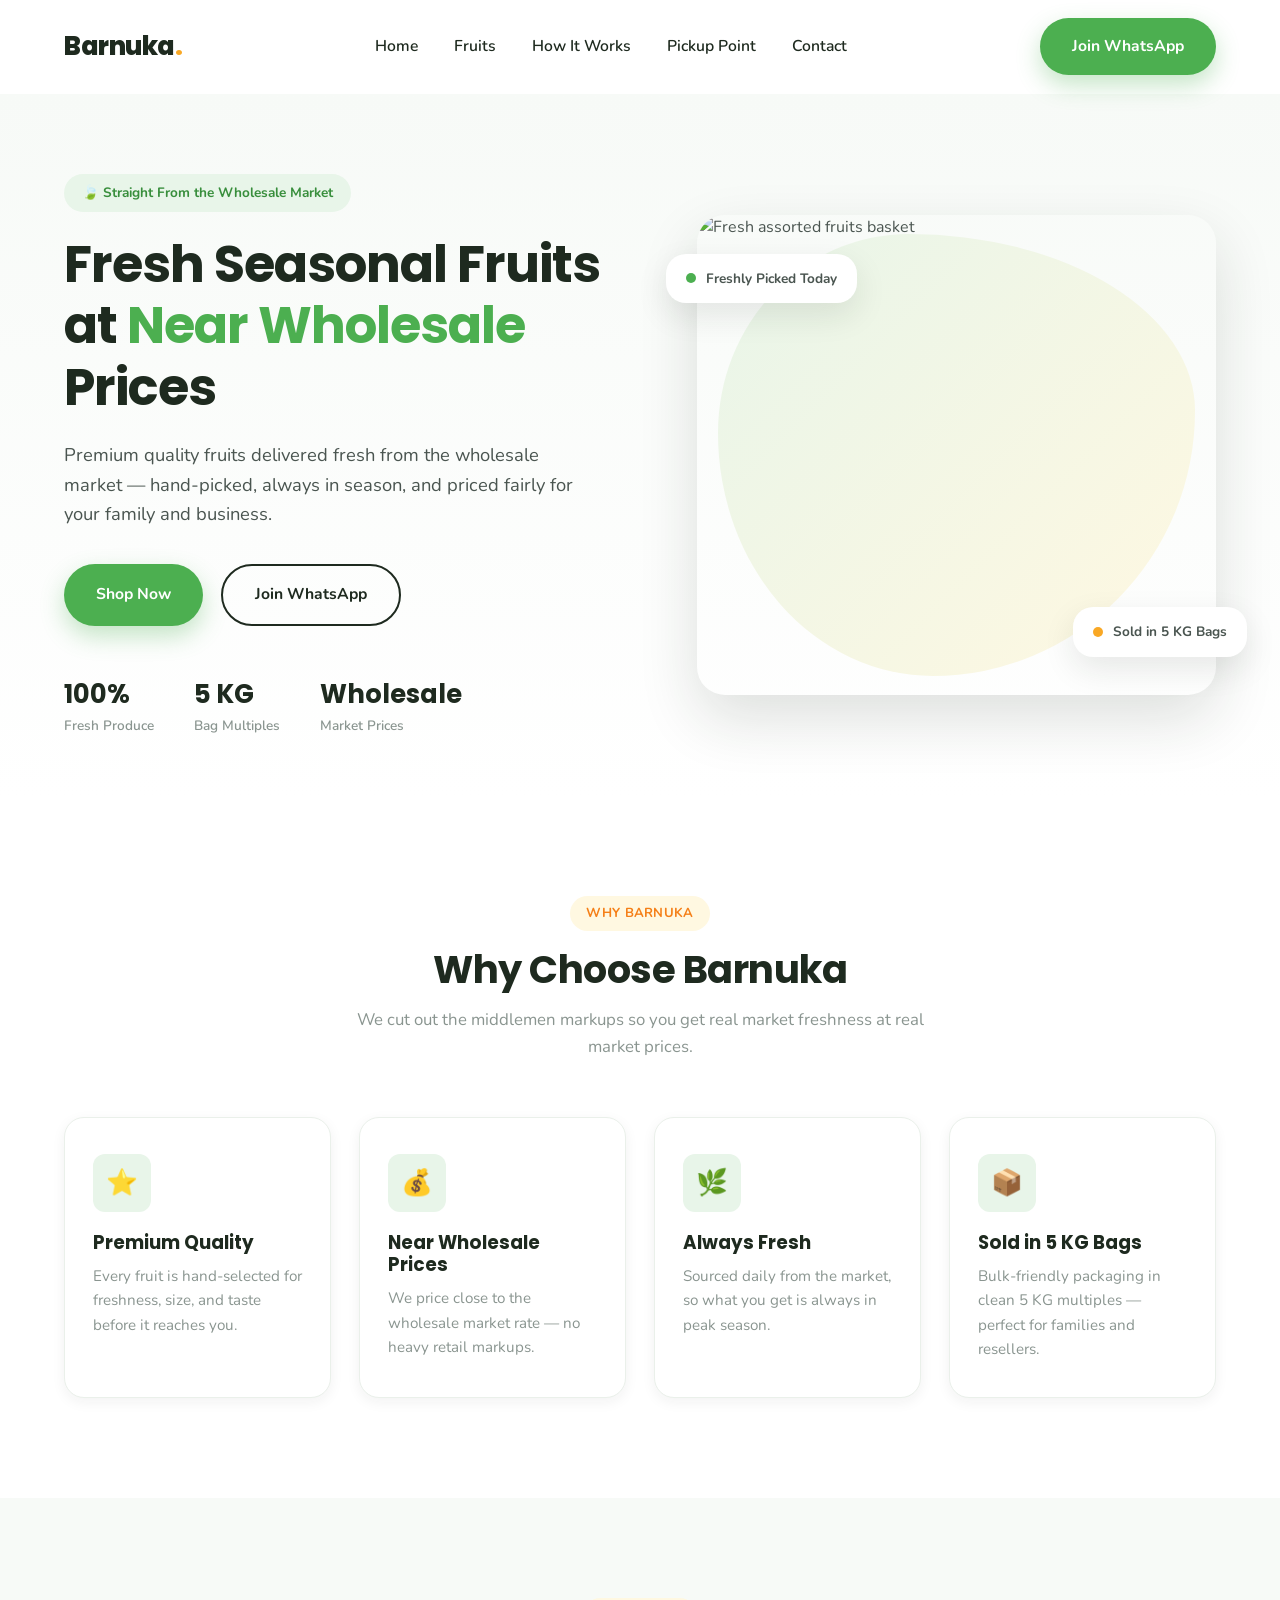
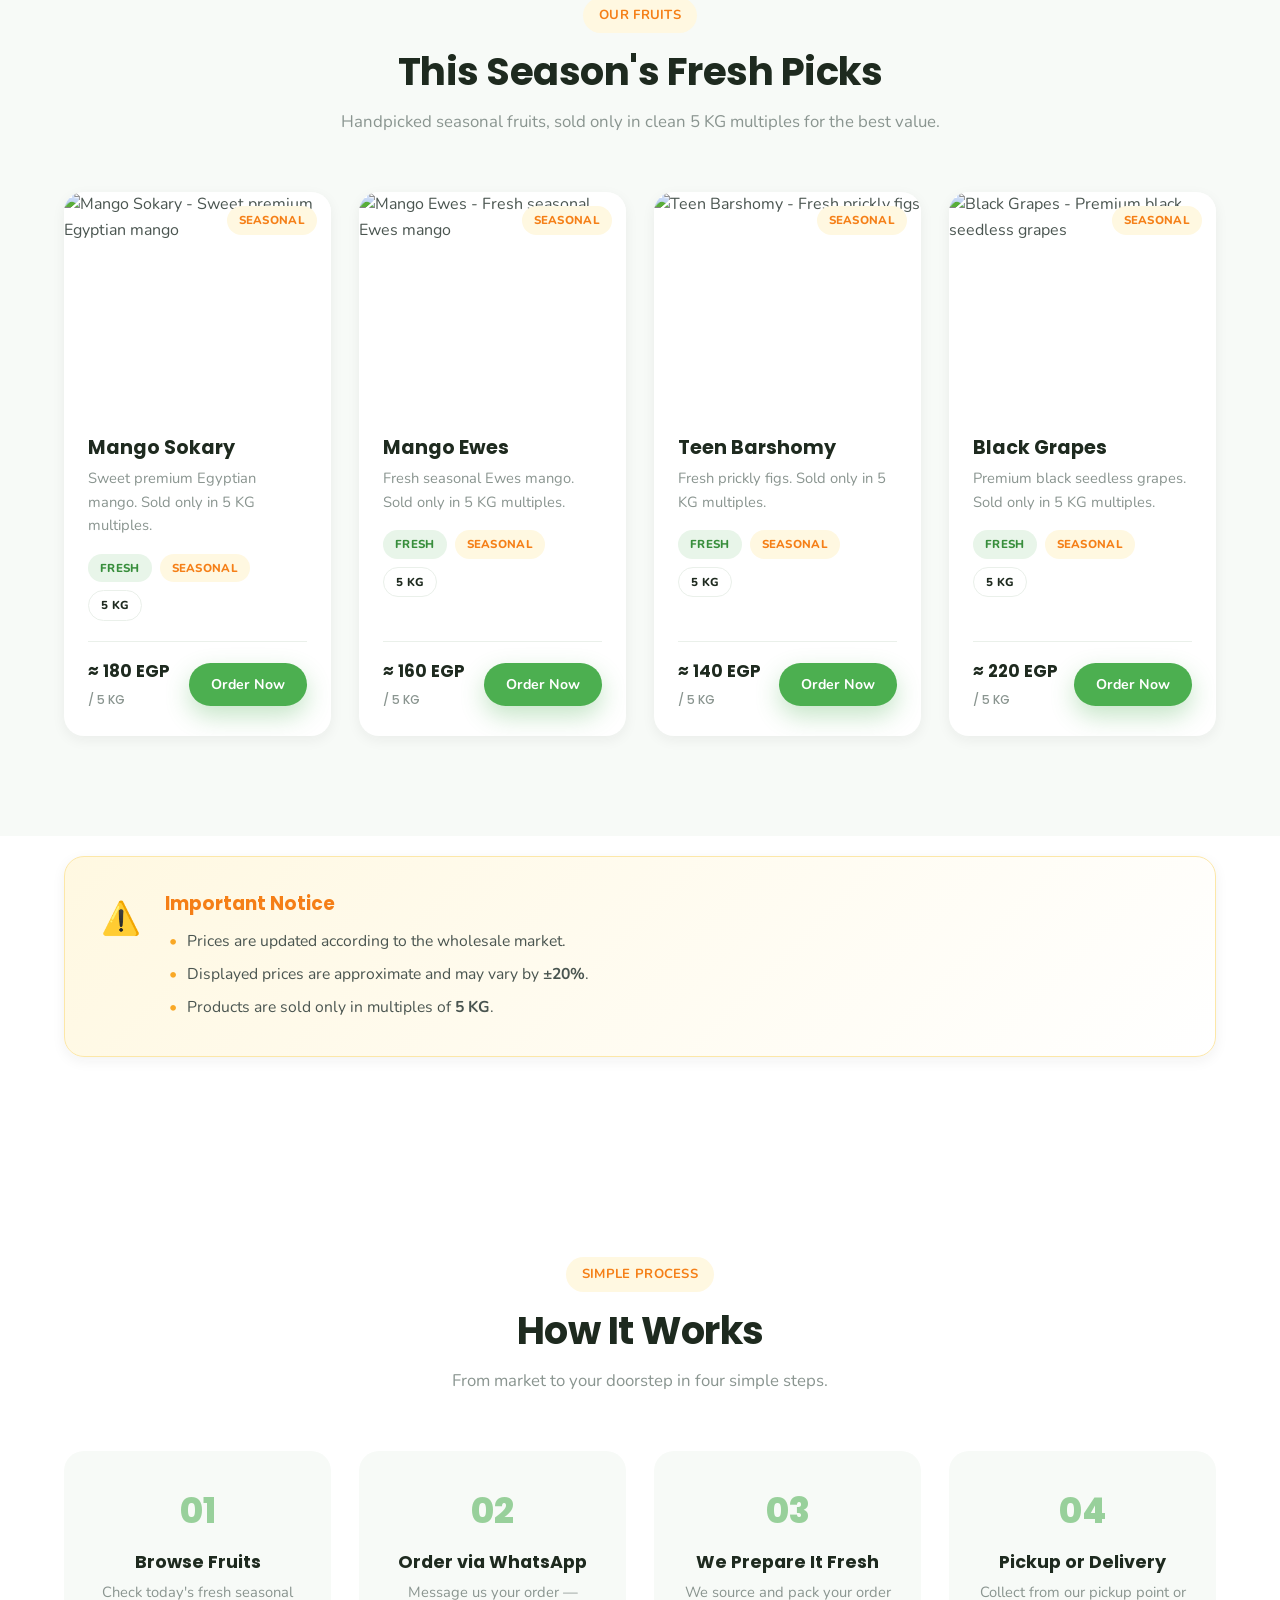
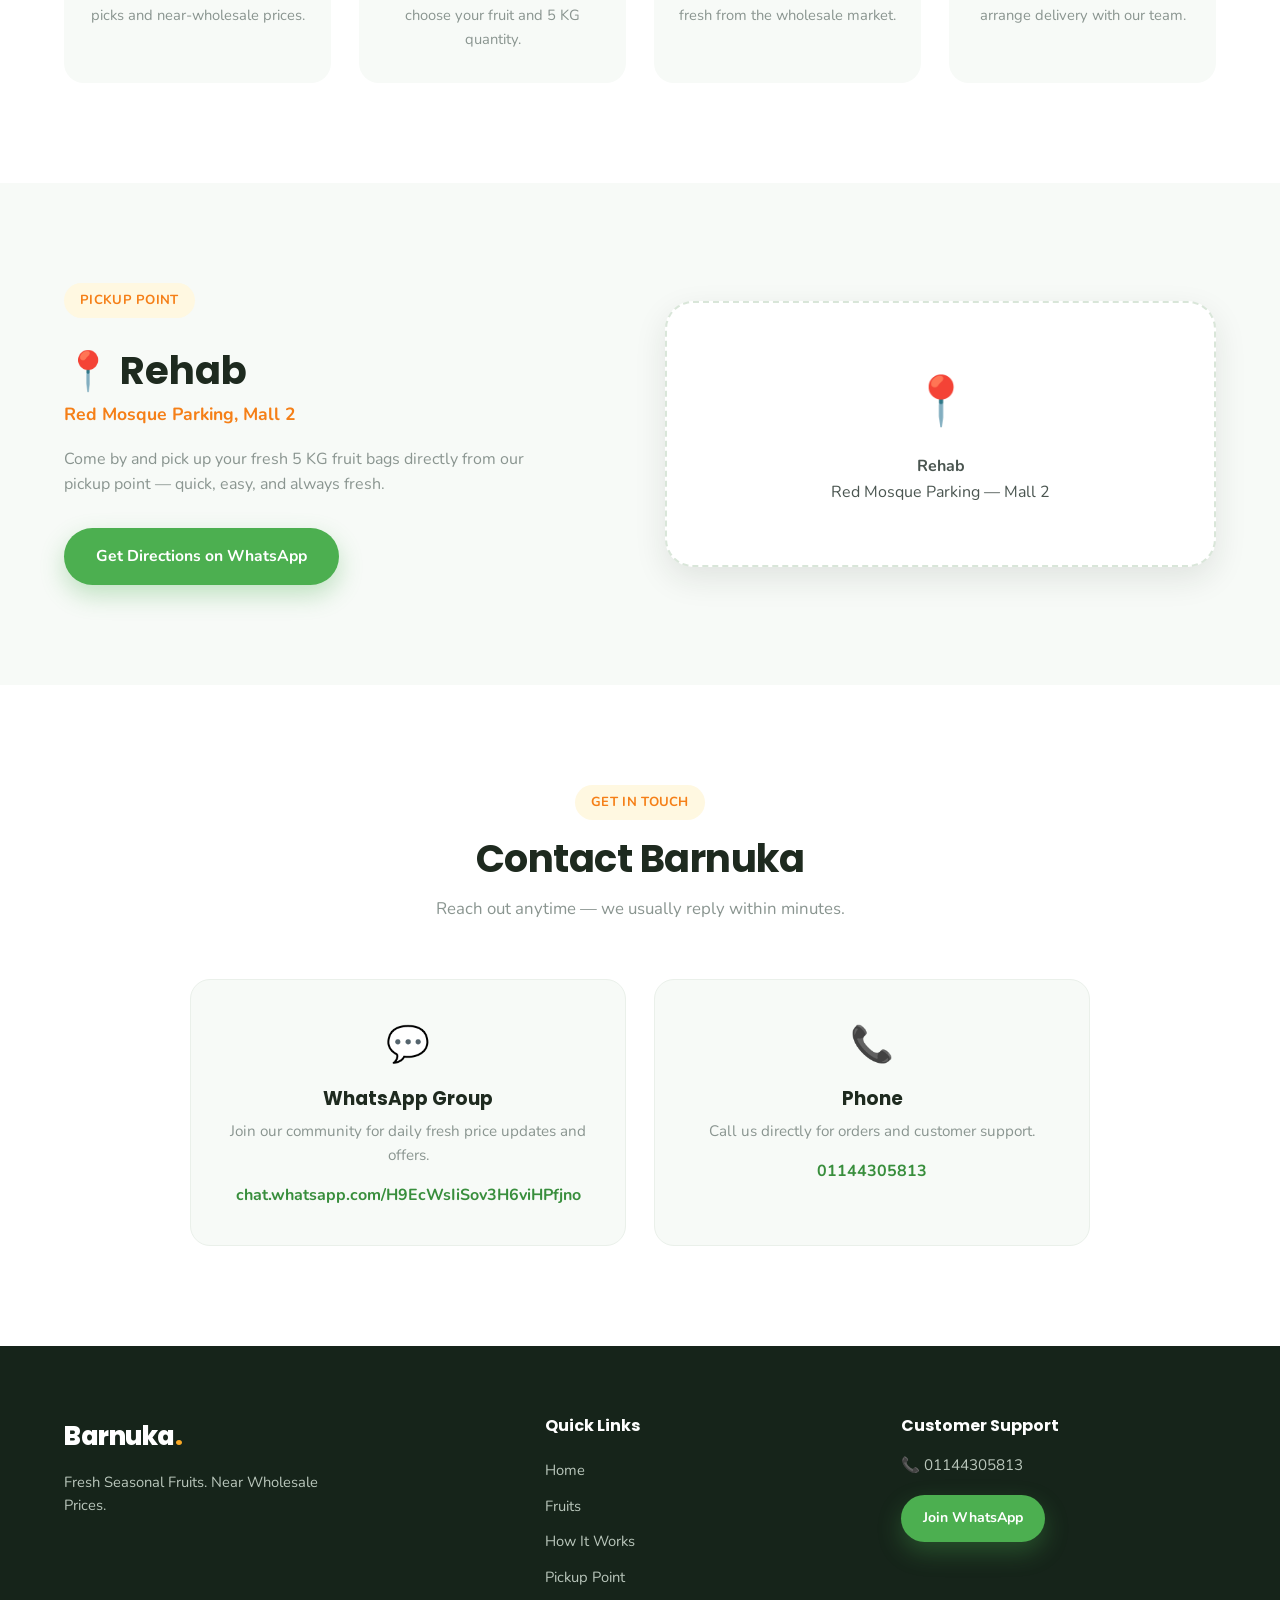
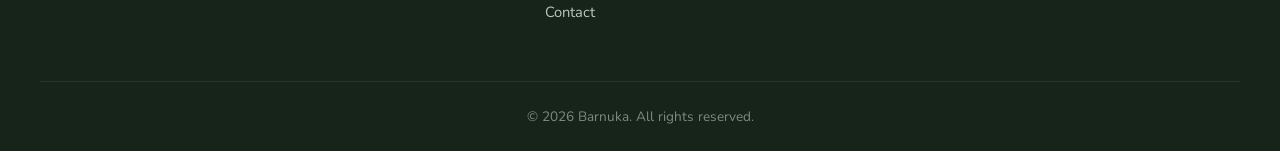
==== index.html @ 750070dd "Add files via upload" ====
<!DOCTYPE html>
<html lang="en">
<head>
<meta charset="UTF-8" />
<meta name="viewport" content="width=device-width, initial-scale=1.0" />
<title>Barnuka | Fresh Seasonal Fruits at Near Wholesale Prices</title>
<meta name="description" content="Barnuka - Premium quality fresh fruits delivered at near wholesale prices. Mango Sokary, Mango Ewes, Prickly Figs, Black Grapes and more." />
<link rel="preconnect" href="https://fonts.googleapis.com">
<link rel="preconnect" href="https://fonts.gstatic.com" crossorigin>
<link href="https://fonts.googleapis.com/css2?family=Poppins:wght@400;500;600;700;800&family=Nunito:wght@400;500;600;700&display=swap" rel="stylesheet">
<link rel="stylesheet" href="style.css" />
</head>
<body>

<!-- ============ HEADER / NAV ============ -->
<header class="site-header" id="header">
  <nav class="navbar container">
    <a href="#home" class="logo">Barnuka<span class="logo-dot">.</span></a>

    <button class="nav-toggle" id="navToggle" aria-label="Toggle navigation">
      <span></span>
      <span></span>
      <span></span>
    </button>

    <ul class="nav-menu" id="navMenu">
      <li><a href="#home" class="nav-link">Home</a></li>
      <li><a href="#fruits" class="nav-link">Fruits</a></li>
      <li><a href="#how-it-works" class="nav-link">How It Works</a></li>
      <li><a href="#pickup" class="nav-link">Pickup Point</a></li>
      <li><a href="#contact" class="nav-link">Contact</a></li>
    </ul>

    <a href="https://chat.whatsapp.com/H9EcWsIiSov3H6viHPfjno" target="_blank" rel="noopener" class="btn btn-primary nav-cta">Join WhatsApp</a>
  </nav>
</header>

<!-- ============ HERO ============ -->
<section class="hero" id="home">
  <div class="container hero-grid">
    <div class="hero-content" data-animate="fade-up">
      <span class="eyebrow">🍃 Straight From the Wholesale Market</span>
      <h1 class="hero-title">Fresh Seasonal Fruits at <span class="text-green">Near Wholesale</span> Prices</h1>
      <p class="hero-subtitle">Premium quality fruits delivered fresh from the wholesale market — hand-picked, always in season, and priced fairly for your family and business.</p>
      <div class="hero-actions">
        <a href="#fruits" class="btn btn-primary">Shop Now</a>
        <a href="https://chat.whatsapp.com/H9EcWsIiSov3H6viHPfjno" target="_blank" rel="noopener" class="btn btn-outline">Join WhatsApp</a>
      </div>
      <div class="hero-stats">
        <div class="stat">
          <strong>100%</strong>
          <span>Fresh Produce</span>
        </div>
        <div class="stat">
          <strong>5 KG</strong>
          <span>Bag Multiples</span>
        </div>
        <div class="stat">
          <strong>Wholesale</strong>
          <span>Market Prices</span>
        </div>
      </div>
    </div>

    <div class="hero-image" data-animate="fade-in">
      <div class="hero-blob"></div>
      <img src="https://images.unsplash.com/photo-1619566636858-adf3ef46400b?auto=format&fit=crop&w=1200&q=80" alt="Fresh assorted fruits basket" loading="eager" />
      <div class="floating-card floating-card--top">
        <span class="dot dot-green"></span> Freshly Picked Today
      </div>
      <div class="floating-card floating-card--bottom">
        <span class="dot dot-orange"></span> Sold in 5 KG Bags
      </div>
    </div>
  </div>
</section>

<!-- ============ WHY CHOOSE BARNUKA ============ -->
<section class="section why" id="why">
  <div class="container">
    <div class="section-heading" data-animate="fade-up">
      <span class="section-tag">Why Barnuka</span>
      <h2>Why Choose Barnuka</h2>
      <p>We cut out the middlemen markups so you get real market freshness at real market prices.</p>
    </div>

    <div class="grid grid-4">
      <div class="feature-card" data-animate="fade-up">
        <div class="feature-icon">⭐</div>
        <h3>Premium Quality</h3>
        <p>Every fruit is hand-selected for freshness, size, and taste before it reaches you.</p>
      </div>
      <div class="feature-card" data-animate="fade-up" data-delay="1">
        <div class="feature-icon">💰</div>
        <h3>Near Wholesale Prices</h3>
        <p>We price close to the wholesale market rate — no heavy retail markups.</p>
      </div>
      <div class="feature-card" data-animate="fade-up" data-delay="2">
        <div class="feature-icon">🌿</div>
        <h3>Always Fresh</h3>
        <p>Sourced daily from the market, so what you get is always in peak season.</p>
      </div>
      <div class="feature-card" data-animate="fade-up" data-delay="3">
        <div class="feature-icon">📦</div>
        <h3>Sold in 5 KG Bags</h3>
        <p>Bulk-friendly packaging in clean 5 KG multiples — perfect for families and resellers.</p>
      </div>
    </div>
  </div>
</section>

<!-- ============ PRODUCTS ============ -->
<section class="section products" id="fruits">
  <div class="container">
    <div class="section-heading" data-animate="fade-up">
      <span class="section-tag">Our Fruits</span>
      <h2>This Season's Fresh Picks</h2>
      <p>Handpicked seasonal fruits, sold only in clean 5 KG multiples for the best value.</p>
    </div>

    <div class="grid grid-4 product-grid">

      <!-- Mango Sokary -->
      <article class="product-card" data-animate="fade-up">
        <div class="product-image">
          <img src="https://images.unsplash.com/photo-1591073113125-e46713c829ed?auto=format&fit=crop&w=900&q=80" alt="Mango Sokary - Sweet premium Egyptian mango" loading="lazy" />
          <span class="badge badge-orange product-tag">Seasonal</span>
        </div>
        <div class="product-body">
          <h3>Mango Sokary</h3>
          <p class="product-desc">Sweet premium Egyptian mango. Sold only in 5 KG multiples.</p>
          <div class="badges">
            <span class="badge badge-green">Fresh</span>
            <span class="badge badge-orange">Seasonal</span>
            <span class="badge badge-outline">5 KG</span>
          </div>
          <div class="product-footer">
            <span class="price">≈ 180 EGP <small>/ 5 KG</small></span>
            <button class="btn btn-primary btn-sm order-btn" data-product="Mango Sokary">Order Now</button>
          </div>
        </div>
      </article>

      <!-- Mango Ewes -->
      <article class="product-card" data-animate="fade-up" data-delay="1">
        <div class="product-image">
          <img src="https://images.unsplash.com/photo-1553279768-865429fa0078?auto=format&fit=crop&w=900&q=80" alt="Mango Ewes - Fresh seasonal Ewes mango" loading="lazy" />
          <span class="badge badge-orange product-tag">Seasonal</span>
        </div>
        <div class="product-body">
          <h3>Mango Ewes</h3>
          <p class="product-desc">Fresh seasonal Ewes mango. Sold only in 5 KG multiples.</p>
          <div class="badges">
            <span class="badge badge-green">Fresh</span>
            <span class="badge badge-orange">Seasonal</span>
            <span class="badge badge-outline">5 KG</span>
          </div>
          <div class="product-footer">
            <span class="price">≈ 160 EGP <small>/ 5 KG</small></span>
            <button class="btn btn-primary btn-sm order-btn" data-product="Mango Ewes">Order Now</button>
          </div>
        </div>
      </article>

      <!-- Teen Barshomy -->
      <article class="product-card" data-animate="fade-up" data-delay="2">
        <div class="product-image">
          <img src="https://images.unsplash.com/photo-1601493700631-2b16ec4b4716?auto=format&fit=crop&w=900&q=80" alt="Teen Barshomy - Fresh prickly figs" loading="lazy" />
          <span class="badge badge-orange product-tag">Seasonal</span>
        </div>
        <div class="product-body">
          <h3>Teen Barshomy</h3>
          <p class="product-desc">Fresh prickly figs. Sold only in 5 KG multiples.</p>
          <div class="badges">
            <span class="badge badge-green">Fresh</span>
            <span class="badge badge-orange">Seasonal</span>
            <span class="badge badge-outline">5 KG</span>
          </div>
          <div class="product-footer">
            <span class="price">≈ 140 EGP <small>/ 5 KG</small></span>
            <button class="btn btn-primary btn-sm order-btn" data-product="Teen Barshomy">Order Now</button>
          </div>
        </div>
      </article>

      <!-- Black Grapes -->
      <article class="product-card" data-animate="fade-up" data-delay="3">
        <div class="product-image">
          <img src="https://images.unsplash.com/photo-1596363505729-4190a9506133?auto=format&fit=crop&w=900&q=80" alt="Black Grapes - Premium black seedless grapes" loading="lazy" />
          <span class="badge badge-orange product-tag">Seasonal</span>
        </div>
        <div class="product-body">
          <h3>Black Grapes</h3>
          <p class="product-desc">Premium black seedless grapes. Sold only in 5 KG multiples.</p>
          <div class="badges">
            <span class="badge badge-green">Fresh</span>
            <span class="badge badge-orange">Seasonal</span>
            <span class="badge badge-outline">5 KG</span>
          </div>
          <div class="product-footer">
            <span class="price">≈ 220 EGP <small>/ 5 KG</small></span>
            <button class="btn btn-primary btn-sm order-btn" data-product="Black Grapes">Order Now</button>
          </div>
        </div>
      </article>

    </div>
  </div>
</section>

<!-- ============ IMPORTANT NOTICE ============ -->
<section class="section notice-section">
  <div class="container">
    <div class="notice-card" data-animate="fade-up">
      <div class="notice-icon">⚠️</div>
      <div class="notice-content">
        <h3>Important Notice</h3>
        <ul>
          <li>Prices are updated according to the wholesale market.</li>
          <li>Displayed prices are approximate and may vary by <strong>±20%</strong>.</li>
          <li>Products are sold only in multiples of <strong>5 KG</strong>.</li>
        </ul>
      </div>
    </div>
  </div>
</section>

<!-- ============ HOW IT WORKS ============ -->
<section class="section how-it-works" id="how-it-works">
  <div class="container">
    <div class="section-heading" data-animate="fade-up">
      <span class="section-tag">Simple Process</span>
      <h2>How It Works</h2>
      <p>From market to your doorstep in four simple steps.</p>
    </div>

    <div class="steps-grid">
      <div class="step-card" data-animate="fade-up">
        <div class="step-number">01</div>
        <h3>Browse Fruits</h3>
        <p>Check today's fresh seasonal picks and near-wholesale prices.</p>
      </div>
      <div class="step-card" data-animate="fade-up" data-delay="1">
        <div class="step-number">02</div>
        <h3>Order via WhatsApp</h3>
        <p>Message us your order — choose your fruit and 5 KG quantity.</p>
      </div>
      <div class="step-card" data-animate="fade-up" data-delay="2">
        <div class="step-number">03</div>
        <h3>We Prepare It Fresh</h3>
        <p>We source and pack your order fresh from the wholesale market.</p>
      </div>
      <div class="step-card" data-animate="fade-up" data-delay="3">
        <div class="step-number">04</div>
        <h3>Pickup or Delivery</h3>
        <p>Collect from our pickup point or arrange delivery with our team.</p>
      </div>
    </div>
  </div>
</section>

<!-- ============ PICKUP POINT ============ -->
<section class="section pickup" id="pickup">
  <div class="container pickup-grid">
    <div class="pickup-info" data-animate="fade-up">
      <span class="section-tag">Pickup Point</span>
      <h2>📍 Rehab</h2>
      <p class="pickup-address">Red Mosque Parking, Mall 2</p>
      <p>Come by and pick up your fresh 5 KG fruit bags directly from our pickup point — quick, easy, and always fresh.</p>
      <a href="https://chat.whatsapp.com/H9EcWsIiSov3H6viHPfjno" target="_blank" rel="noopener" class="btn btn-primary">Get Directions on WhatsApp</a>
    </div>
    <div class="pickup-map" data-animate="fade-in">
      <div class="map-placeholder">
        <div class="map-pin">📍</div>
        <p><strong>Rehab</strong></p>
        <p>Red Mosque Parking — Mall 2</p>
      </div>
    </div>
  </div>
</section>

<!-- ============ CONTACT ============ -->
<section class="section contact" id="contact">
  <div class="container">
    <div class="section-heading" data-animate="fade-up">
      <span class="section-tag">Get In Touch</span>
      <h2>Contact Barnuka</h2>
      <p>Reach out anytime — we usually reply within minutes.</p>
    </div>

    <div class="grid grid-2 contact-grid">
      <a href="https://chat.whatsapp.com/H9EcWsIiSov3H6viHPfjno" target="_blank" rel="noopener" class="contact-card" data-animate="fade-up">
        <div class="contact-icon">💬</div>
        <h3>WhatsApp Group</h3>
        <p>Join our community for daily fresh price updates and offers.</p>
        <span class="contact-link">chat.whatsapp.com/H9EcWsIiSov3H6viHPfjno</span>
      </a>

      <a href="tel:01144305813" class="contact-card" data-animate="fade-up" data-delay="1">
        <div class="contact-icon">📞</div>
        <h3>Phone</h3>
        <p>Call us directly for orders and customer support.</p>
        <span class="contact-link">01144305813</span>
      </a>
    </div>
  </div>
</section>

<!-- ============ FOOTER ============ -->
<footer class="site-footer">
  <div class="container footer-grid">
    <div class="footer-brand">
      <a href="#home" class="logo logo-footer">Barnuka<span class="logo-dot">.</span></a>
      <p>Fresh Seasonal Fruits. Near Wholesale Prices.</p>
    </div>

    <div class="footer-links">
      <h4>Quick Links</h4>
      <a href="#home">Home</a>
      <a href="#fruits">Fruits</a>
      <a href="#how-it-works">How It Works</a>
      <a href="#pickup">Pickup Point</a>
      <a href="#contact">Contact</a>
    </div>

    <div class="footer-contact">
      <h4>Customer Support</h4>
      <p>📞 01144305813</p>
      <a href="https://chat.whatsapp.com/H9EcWsIiSov3H6viHPfjno" target="_blank" rel="noopener" class="btn btn-primary btn-sm">Join WhatsApp</a>
    </div>
  </div>
  <div class="footer-bottom container">
    <p>&copy; <span id="year"></span> Barnuka. All rights reserved.</p>
  </div>
</footer>

<!-- ============ TOAST ============ -->
<div class="toast" id="toast"></div>

<!-- ============ BACK TO TOP ============ -->
<button class="back-to-top" id="backToTop" aria-label="Back to top">↑</button>

<script src="script.js"></script>
</body>
</html>
---- style.css ----
/* ==========================================================
   BARNUKA — Fresh Fruits Brand Website
   ========================================================== */

:root {
  --green: #4CAF50;
  --green-dark: #388E3C;
  --green-light: #E8F5E9;
  --orange: #F9A825;
  --orange-dark: #F57F17;
  --orange-light: #FFF8E1;

  --text-dark: #1E2A1F;
  --text-body: #4A5550;
  --text-muted: #8A9590;

  --white: #ffffff;
  --bg-soft: #F7FAF7;
  --border: #EAF0EA;

  --radius-sm: 12px;
  --radius-md: 20px;
  --radius-lg: 28px;
  --radius-pill: 999px;

  --shadow-sm: 0 4px 14px rgba(30, 42, 31, 0.06);
  --shadow-md: 0 12px 32px rgba(30, 42, 31, 0.10);
  --shadow-lg: 0 24px 60px rgba(30, 42, 31, 0.14);

  --transition: 0.35s cubic-bezier(0.22, 1, 0.36, 1);

  --font-heading: 'Poppins', sans-serif;
  --font-body: 'Nunito', sans-serif;
}

* {
  margin: 0;
  padding: 0;
  box-sizing: border-box;
}

html {
  scroll-behavior: smooth;
}

body {
  font-family: var(--font-body);
  color: var(--text-body);
  background: var(--white);
  line-height: 1.6;
  overflow-x: hidden;
}

h1, h2, h3, h4 {
  font-family: var(--font-heading);
  color: var(--text-dark);
  font-weight: 700;
  line-height: 1.2;
}

a {
  text-decoration: none;
  color: inherit;
}

ul {
  list-style: none;
}

img {
  max-width: 100%;
  display: block;
}

button {
  font-family: var(--font-body);
  cursor: pointer;
  border: none;
  background: none;
}

.container {
  width: 100%;
  max-width: 1200px;
  margin: 0 auto;
  padding: 0 24px;
}

.section {
  padding: 100px 0;
}

.text-green {
  color: var(--green);
}

.text-orange {
  color: var(--orange);
}

/* ---------- Buttons ---------- */
.btn {
  display: inline-flex;
  align-items: center;
  justify-content: center;
  gap: 8px;
  padding: 16px 32px;
  border-radius: var(--radius-pill);
  font-weight: 700;
  font-size: 0.98rem;
  transition: transform var(--transition), box-shadow var(--transition), background var(--transition), color var(--transition);
  white-space: nowrap;
}

.btn-primary {
  background: var(--green);
  color: var(--white);
  box-shadow: 0 10px 24px rgba(76, 175, 80, 0.32);
}

.btn-primary:hover {
  background: var(--green-dark);
  transform: translateY(-3px);
  box-shadow: 0 16px 30px rgba(76, 175, 80, 0.4);
}

.btn-outline {
  background: transparent;
  color: var(--text-dark);
  border: 2px solid var(--text-dark);
}

.btn-outline:hover {
  background: var(--text-dark);
  color: var(--white);
  transform: translateY(-3px);
}

.btn-sm {
  padding: 12px 22px;
  font-size: 0.88rem;
}

/* ---------- Header / Nav ---------- */
.site-header {
  position: sticky;
  top: 0;
  z-index: 1000;
  background: rgba(255, 255, 255, 0.85);
  backdrop-filter: blur(14px);
  -webkit-backdrop-filter: blur(14px);
  border-bottom: 1px solid transparent;
  transition: box-shadow var(--transition), border-color var(--transition);
}

.site-header.scrolled {
  box-shadow: 0 4px 24px rgba(30, 42, 31, 0.08);
  border-bottom-color: var(--border);
}

.navbar {
  display: flex;
  align-items: center;
  justify-content: space-between;
  padding-top: 18px;
  padding-bottom: 18px;
}

.logo {
  font-family: var(--font-heading);
  font-size: 1.6rem;
  font-weight: 800;
  color: var(--text-dark);
  letter-spacing: -0.5px;
}

.logo-dot {
  color: var(--orange);
}

.nav-menu {
  display: flex;
  align-items: center;
  gap: 36px;
}

.nav-link {
  font-weight: 600;
  color: var(--text-dark);
  font-size: 0.98rem;
  position: relative;
  padding: 6px 0;
  transition: color var(--transition);
}

.nav-link::after {
  content: "";
  position: absolute;
  left: 0;
  bottom: 0;
  width: 0;
  height: 2px;
  background: var(--green);
  transition: width var(--transition);
}

.nav-link:hover {
  color: var(--green);
}

.nav-link:hover::after {
  width: 100%;
}

.nav-toggle {
  display: none;
  flex-direction: column;
  gap: 5px;
  z-index: 1001;
}

.nav-toggle span {
  width: 26px;
  height: 3px;
  background: var(--text-dark);
  border-radius: 3px;
  transition: transform var(--transition), opacity var(--transition);
}

/* ---------- Hero ---------- */
.hero {
  padding: 80px 0 60px;
  background: linear-gradient(180deg, var(--bg-soft) 0%, var(--white) 100%);
  position: relative;
}

.hero-grid {
  display: grid;
  grid-template-columns: 1.05fr 0.95fr;
  align-items: center;
  gap: 60px;
}

.eyebrow {
  display: inline-block;
  background: var(--green-light);
  color: var(--green-dark);
  font-weight: 700;
  font-size: 0.85rem;
  padding: 8px 18px;
  border-radius: var(--radius-pill);
  margin-bottom: 22px;
}

.hero-title {
  font-size: 3.2rem;
  margin-bottom: 22px;
  letter-spacing: -1px;
}

.hero-subtitle {
  font-size: 1.15rem;
  color: var(--text-body);
  max-width: 520px;
  margin-bottom: 36px;
}

.hero-actions {
  display: flex;
  gap: 18px;
  flex-wrap: wrap;
  margin-bottom: 48px;
}

.hero-stats {
  display: flex;
  gap: 40px;
  flex-wrap: wrap;
}

.stat {
  display: flex;
  flex-direction: column;
}

.stat strong {
  font-family: var(--font-heading);
  font-size: 1.6rem;
  color: var(--text-dark);
}

.stat span {
  font-size: 0.85rem;
  color: var(--text-muted);
  font-weight: 600;
}

.hero-image {
  position: relative;
  display: flex;
  align-items: center;
  justify-content: center;
}

.hero-image img {
  border-radius: var(--radius-lg);
  box-shadow: var(--shadow-lg);
  width: 100%;
  height: 480px;
  object-fit: cover;
  position: relative;
  z-index: 2;
}

.hero-blob {
  position: absolute;
  width: 92%;
  height: 92%;
  background: linear-gradient(135deg, var(--green-light), var(--orange-light));
  border-radius: 40% 60% 55% 45% / 45% 40% 60% 55%;
  z-index: 1;
  animation: blobMove 10s ease-in-out infinite;
}

@keyframes blobMove {
  0%, 100% { border-radius: 40% 60% 55% 45% / 45% 40% 60% 55%; }
  50% { border-radius: 55% 45% 40% 60% / 55% 60% 40% 45%; }
}

.floating-card {
  position: absolute;
  z-index: 3;
  background: var(--white);
  padding: 14px 20px;
  border-radius: var(--radius-md);
  box-shadow: var(--shadow-md);
  font-weight: 700;
  font-size: 0.85rem;
  display: flex;
  align-items: center;
  gap: 10px;
  animation: floatUpDown 4s ease-in-out infinite;
}

.floating-card--top {
  top: 8%;
  left: -6%;
}

.floating-card--bottom {
  bottom: 8%;
  right: -6%;
  animation-delay: 1.5s;
}

@keyframes floatUpDown {
  0%, 100% { transform: translateY(0); }
  50% { transform: translateY(-12px); }
}

.dot {
  width: 10px;
  height: 10px;
  border-radius: 50%;
  display: inline-block;
}

.dot-green { background: var(--green); }
.dot-orange { background: var(--orange); }

/* ---------- Section Headings ---------- */
.section-heading {
  text-align: center;
  max-width: 620px;
  margin: 0 auto 56px;
}

.section-tag {
  display: inline-block;
  color: var(--orange-dark);
  background: var(--orange-light);
  font-weight: 700;
  font-size: 0.82rem;
  padding: 7px 16px;
  border-radius: var(--radius-pill);
  margin-bottom: 16px;
  letter-spacing: 0.3px;
  text-transform: uppercase;
}

.section-heading h2 {
  font-size: 2.4rem;
  margin-bottom: 14px;
  letter-spacing: -0.5px;
}

.section-heading p {
  color: var(--text-muted);
  font-size: 1.05rem;
}

/* ---------- Grids ---------- */
.grid {
  display: grid;
  gap: 28px;
}

.grid-4 {
  grid-template-columns: repeat(4, 1fr);
}

.grid-2 {
  grid-template-columns: repeat(2, 1fr);
}

/* ---------- Why Choose (Feature Cards) ---------- */
.why {
  background: var(--white);
}

.feature-card {
  background: var(--white);
  border: 1px solid var(--border);
  border-radius: var(--radius-md);
  padding: 36px 28px;
  text-align: left;
  box-shadow: var(--shadow-sm);
  transition: transform var(--transition), box-shadow var(--transition), border-color var(--transition);
}

.feature-card:hover {
  transform: translateY(-8px);
  box-shadow: var(--shadow-md);
  border-color: var(--green);
}

.feature-icon {
  width: 58px;
  height: 58px;
  border-radius: var(--radius-sm);
  background: var(--green-light);
  display: flex;
  align-items: center;
  justify-content: center;
  font-size: 1.6rem;
  margin-bottom: 20px;
  transition: transform var(--transition);
}

.feature-card:hover .feature-icon {
  transform: scale(1.1) rotate(-6deg);
}

.feature-card h3 {
  font-size: 1.15rem;
  margin-bottom: 10px;
}

.feature-card p {
  font-size: 0.95rem;
  color: var(--text-muted);
}

/* ---------- Products ---------- */
.products {
  background: var(--bg-soft);
}

.product-card {
  background: var(--white);
  border-radius: var(--radius-md);
  overflow: hidden;
  box-shadow: var(--shadow-sm);
  transition: transform var(--transition), box-shadow var(--transition);
  display: flex;
  flex-direction: column;
}

.product-card:hover {
  transform: translateY(-10px);
  box-shadow: var(--shadow-lg);
}

.product-image {
  position: relative;
  height: 220px;
  overflow: hidden;
  background: var(--white);
}

.product-image img {
  width: 100%;
  height: 100%;
  object-fit: cover;
  transition: transform 0.6s cubic-bezier(0.22, 1, 0.36, 1);
}

.product-card:hover .product-image img {
  transform: scale(1.08);
}

.product-tag {
  position: absolute;
  top: 14px;
  right: 14px;
}

.product-body {
  padding: 24px;
  display: flex;
  flex-direction: column;
  flex-grow: 1;
}

.product-body h3 {
  font-size: 1.2rem;
  margin-bottom: 8px;
}

.product-desc {
  font-size: 0.92rem;
  color: var(--text-muted);
  margin-bottom: 16px;
  min-height: 44px;
}

.badges {
  display: flex;
  gap: 8px;
  flex-wrap: wrap;
  margin-bottom: 20px;
}

.badge {
  font-size: 0.72rem;
  font-weight: 800;
  padding: 5px 12px;
  border-radius: var(--radius-pill);
  text-transform: uppercase;
  letter-spacing: 0.3px;
}

.badge-green {
  background: var(--green-light);
  color: var(--green-dark);
}

.badge-orange {
  background: var(--orange-light);
  color: var(--orange-dark);
}

.badge-outline {
  background: var(--white);
  color: var(--text-dark);
  border: 1.5px solid var(--border);
}

.product-footer {
  margin-top: auto;
  display: flex;
  align-items: center;
  justify-content: space-between;
  gap: 12px;
  padding-top: 16px;
  border-top: 1px solid var(--border);
}

.price {
  font-family: var(--font-heading);
  font-weight: 700;
  color: var(--text-dark);
  font-size: 1.05rem;
}

.price small {
  font-weight: 500;
  color: var(--text-muted);
  font-size: 0.75rem;
}

/* ---------- Important Notice ---------- */
.notice-section {
  padding: 20px 0 100px;
}

.notice-card {
  background: linear-gradient(135deg, var(--orange-light), #fff);
  border: 1.5px solid #FCE7A8;
  border-radius: var(--radius-md);
  padding: 36px;
  display: flex;
  gap: 24px;
  align-items: flex-start;
  box-shadow: var(--shadow-sm);
}

.notice-icon {
  font-size: 2rem;
  flex-shrink: 0;
}

.notice-content h3 {
  margin-bottom: 14px;
  color: var(--orange-dark);
}

.notice-content ul {
  display: flex;
  flex-direction: column;
  gap: 8px;
}

.notice-content li {
  position: relative;
  padding-left: 22px;
  font-size: 0.98rem;
  color: var(--text-body);
}

.notice-content li::before {
  content: "•";
  color: var(--orange);
  font-weight: 900;
  position: absolute;
  left: 4px;
}

/* ---------- How It Works ---------- */
.how-it-works {
  background: var(--white);
}

.steps-grid {
  display: grid;
  grid-template-columns: repeat(4, 1fr);
  gap: 28px;
  position: relative;
}

.step-card {
  background: var(--bg-soft);
  border-radius: var(--radius-md);
  padding: 32px 24px;
  text-align: center;
  transition: transform var(--transition), box-shadow var(--transition), background var(--transition);
}

.step-card:hover {
  transform: translateY(-8px);
  background: var(--white);
  box-shadow: var(--shadow-md);
}

.step-number {
  font-family: var(--font-heading);
  font-size: 2.2rem;
  font-weight: 800;
  color: var(--green);
  opacity: 0.55;
  margin-bottom: 12px;
}

.step-card h3 {
  font-size: 1.1rem;
  margin-bottom: 8px;
}

.step-card p {
  font-size: 0.92rem;
  color: var(--text-muted);
}

/* ---------- Pickup Point ---------- */
.pickup {
  background: var(--bg-soft);
}

.pickup-grid {
  display: grid;
  grid-template-columns: 1fr 1fr;
  gap: 50px;
  align-items: center;
}

.pickup-info h2 {
  font-size: 2.4rem;
  margin: 14px 0 6px;
}

.pickup-address {
  font-weight: 700;
  color: var(--orange-dark);
  font-size: 1.1rem;
  margin-bottom: 18px;
}

.pickup-info p:not(.pickup-address) {
  color: var(--text-muted);
  margin-bottom: 30px;
  max-width: 460px;
}

.map-placeholder {
  background: var(--white);
  border-radius: var(--radius-lg);
  padding: 60px 30px;
  text-align: center;
  box-shadow: var(--shadow-md);
  border: 2px dashed #D9E6D9;
}

.map-pin {
  font-size: 3rem;
  margin-bottom: 14px;
  animation: bounce 2s ease-in-out infinite;
}

@keyframes bounce {
  0%, 100% { transform: translateY(0); }
  50% { transform: translateY(-10px); }
}

.map-placeholder p {
  color: var(--text-body);
}

/* ---------- Contact ---------- */
.contact {
  background: var(--white);
}

.contact-grid {
  max-width: 900px;
  margin: 0 auto;
}

.contact-card {
  background: var(--bg-soft);
  border-radius: var(--radius-md);
  padding: 36px;
  text-align: center;
  transition: transform var(--transition), box-shadow var(--transition), background var(--transition);
  border: 1px solid var(--border);
}

.contact-card:hover {
  transform: translateY(-8px);
  box-shadow: var(--shadow-md);
  background: var(--white);
}

.contact-icon {
  font-size: 2.2rem;
  margin-bottom: 16px;
}

.contact-card h3 {
  margin-bottom: 8px;
}

.contact-card p {
  color: var(--text-muted);
  margin-bottom: 16px;
  font-size: 0.95rem;
}

.contact-link {
  display: inline-block;
  font-weight: 700;
  color: var(--green-dark);
  word-break: break-word;
}

/* ---------- Footer ---------- */
.site-footer {
  background: #16241A;
  color: #B9C6BB;
  padding: 70px 0 0;
}

.footer-grid {
  display: grid;
  grid-template-columns: 1.4fr 1fr 1fr;
  gap: 40px;
  padding-bottom: 50px;
  border-bottom: 1px solid rgba(255,255,255,0.08);
}

.footer-brand p {
  margin-top: 14px;
  max-width: 260px;
  font-size: 0.92rem;
}

.logo-footer {
  color: var(--white);
}

.footer-links h4,
.footer-contact h4 {
  color: var(--white);
  font-size: 1rem;
  margin-bottom: 18px;
}

.footer-links a {
  display: block;
  padding: 6px 0;
  font-size: 0.92rem;
  transition: color var(--transition), transform var(--transition);
}

.footer-links a:hover {
  color: var(--green);
  transform: translateX(4px);
}

.footer-contact p {
  margin-bottom: 18px;
  font-size: 0.95rem;
}

.footer-bottom {
  padding: 24px 0;
  text-align: center;
  font-size: 0.85rem;
  color: #7C8C7E;
}

/* ---------- Toast ---------- */
.toast {
  position: fixed;
  bottom: 30px;
  left: 50%;
  transform: translateX(-50%) translateY(120px);
  background: var(--text-dark);
  color: var(--white);
  padding: 16px 28px;
  border-radius: var(--radius-pill);
  font-weight: 600;
  font-size: 0.92rem;
  box-shadow: var(--shadow-lg);
  z-index: 2000;
  opacity: 0;
  transition: transform 0.4s cubic-bezier(0.22, 1, 0.36, 1), opacity 0.4s ease;
  pointer-events: none;
}

.toast.show {
  transform: translateX(-50%) translateY(0);
  opacity: 1;
}

/* ---------- Back to Top ---------- */
.back-to-top {
  position: fixed;
  bottom: 30px;
  right: 30px;
  width: 48px;
  height: 48px;
  border-radius: 50%;
  background: var(--green);
  color: var(--white);
  font-size: 1.3rem;
  display: flex;
  align-items: center;
  justify-content: center;
  box-shadow: var(--shadow-md);
  opacity: 0;
  visibility: hidden;
  transform: translateY(20px);
  transition: all var(--transition);
  z-index: 999;
}

.back-to-top.visible {
  opacity: 1;
  visibility: visible;
  transform: translateY(0);
}

.back-to-top:hover {
  background: var(--green-dark);
  transform: translateY(-4px);
}

/* ---------- Scroll Animations ---------- */
[data-animate] {
  opacity: 0;
  transition: opacity 0.7s ease, transform 0.7s cubic-bezier(0.22, 1, 0.36, 1);
}

[data-animate="fade-up"] {
  transform: translateY(36px);
}

[data-animate="fade-in"] {
  transform: scale(0.96);
}

[data-animate].in-view {
  opacity: 1;
  transform: translateY(0) scale(1);
}

[data-delay="1"] { transition-delay: 0.08s; }
[data-delay="2"] { transition-delay: 0.16s; }
[data-delay="3"] { transition-delay: 0.24s; }

/* ==========================================================
   RESPONSIVE
   ========================================================== */

@media (max-width: 1024px) {
  .hero-title {
    font-size: 2.6rem;
  }

  .grid-4 {
    grid-template-columns: repeat(2, 1fr);
  }

  .steps-grid {
    grid-template-columns: repeat(2, 1fr);
  }

  .footer-grid {
    grid-template-columns: 1fr 1fr;
  }

  .footer-brand {
    grid-column: 1 / -1;
  }
}

@media (max-width: 860px) {
  .hero-grid {
    grid-template-columns: 1fr;
  }

  .hero-image {
    order: -1;
  }

  .hero-image img {
    height: 340px;
  }

  .pickup-grid {
    grid-template-columns: 1fr;
  }

  .pickup-map {
    order: -1;
  }
}

@media (max-width: 768px) {
  .nav-toggle {
    display: flex;
  }

  .nav-menu {
    position: fixed;
    top: 0;
    right: -100%;
    height: 100vh;
    width: min(78%, 320px);
    background: var(--white);
    flex-direction: column;
    justify-content: center;
    align-items: flex-start;
    padding: 40px;
    gap: 28px;
    box-shadow: -10px 0 40px rgba(0,0,0,0.12);
    transition: right var(--transition);
    z-index: 1000;
  }

  .nav-menu.open {
    right: 0;
  }

  .nav-cta {
    display: none;
  }

  .nav-menu .nav-link {
    font-size: 1.1rem;
  }

  body.menu-open {
    overflow: hidden;
  }

  .section {
    padding: 70px 0;
  }

  .hero-title {
    font-size: 2.1rem;
  }

  .section-heading h2 {
    font-size: 1.9rem;
  }

  .grid-4 {
    grid-template-columns: 1fr;
  }

  .grid-2 {
    grid-template-columns: 1fr;
  }

  .steps-grid {
    grid-template-columns: 1fr;
  }

  .notice-card {
    flex-direction: column;
  }

  .hero-stats {
    gap: 24px;
  }

  .floating-card {
    font-size: 0.75rem;
    padding: 10px 14px;
  }

  .floating-card--top {
    left: 0;
    top: 4%;
  }

  .floating-card--bottom {
    right: 0;
    bottom: 4%;
  }
}

@media (max-width: 480px) {
  .container {
    padding: 0 18px;
  }

  .hero-actions {
    flex-direction: column;
    align-items: stretch;
  }

  .hero-actions .btn {
    width: 100%;
  }

  .product-footer {
    flex-direction: column;
    align-items: stretch;
    gap: 14px;
  }

  .product-footer .btn {
    width: 100%;
  }
}
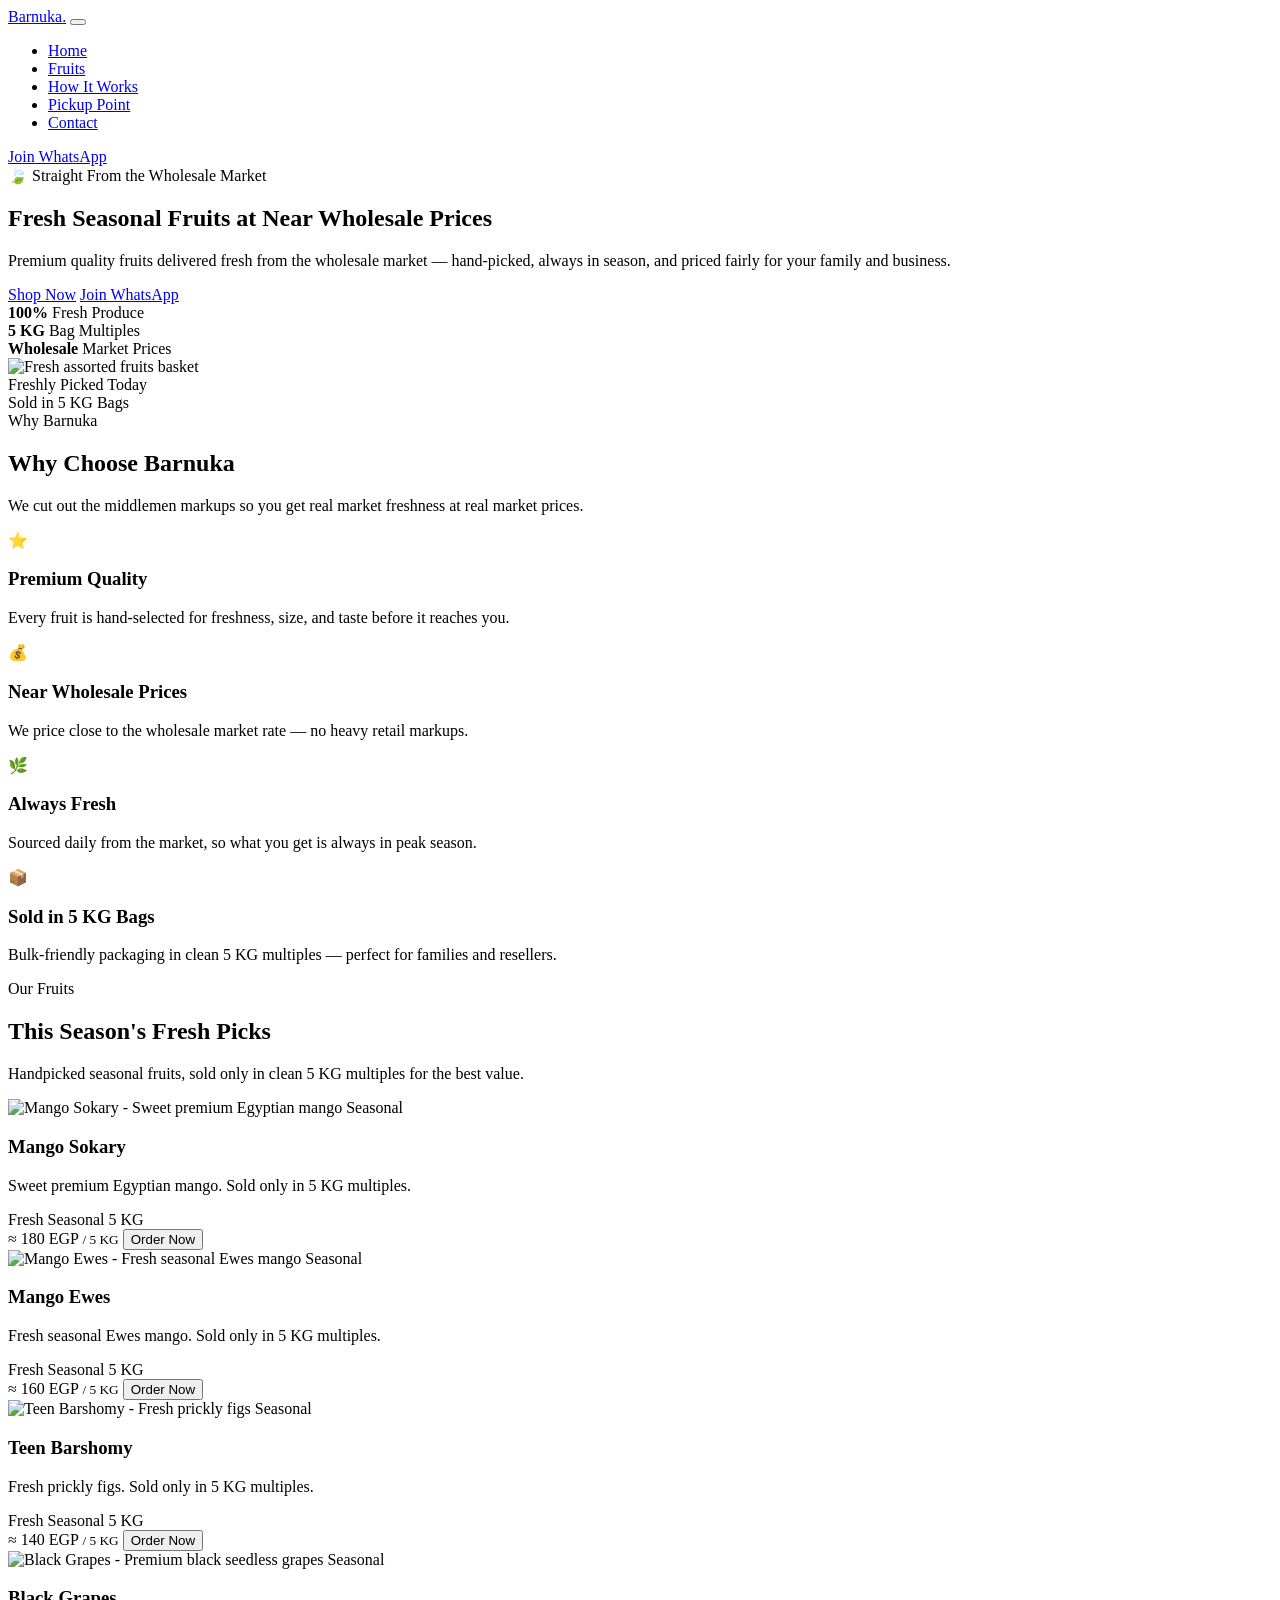
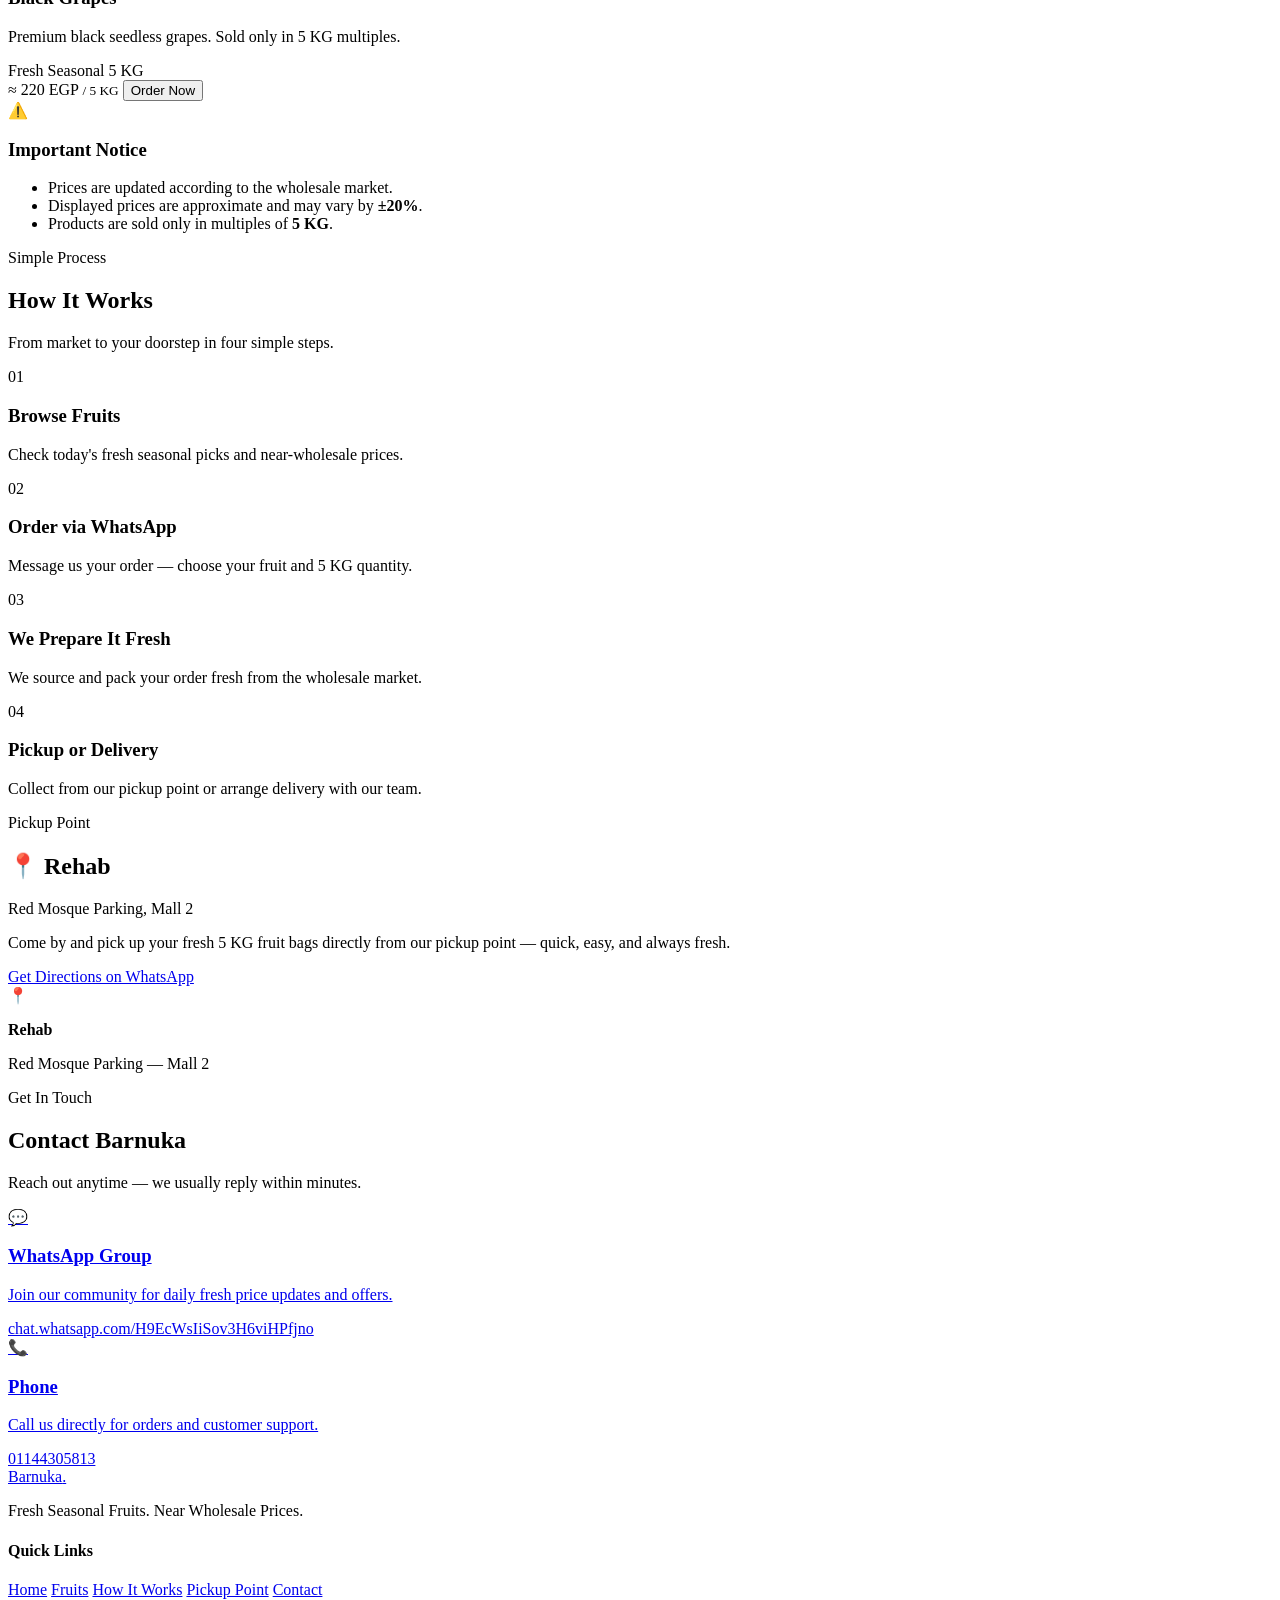
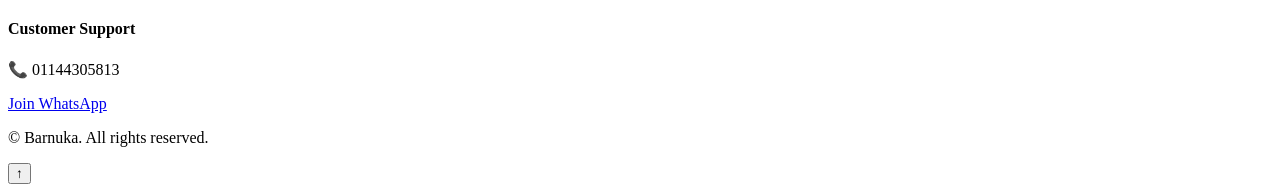
==== commit 18d0f091: "Update index.html" ====
--- a/index.html
+++ b/index.html
@@ -8,7 +8,7 @@
 <link rel="preconnect" href="https://fonts.googleapis.com">
 <link rel="preconnect" href="https://fonts.gstatic.com" crossorigin>
 <link href="https://fonts.googleapis.com/css2?family=Poppins:wght@400;500;600;700;800&family=Nunito:wght@400;500;600;700&display=swap" rel="stylesheet">
-<link rel="stylesheet" href="style.css" />
+<link rel="stylesheet" href="css/style.css" />
 </head>
 <body>
 
@@ -340,6 +340,6 @@
 <!-- ============ BACK TO TOP ============ -->
 <button class="back-to-top" id="backToTop" aria-label="Back to top">↑</button>
 
-<script src="script.js"></script>
+<script src="js/script.js"></script>
 </body>
 </html>
